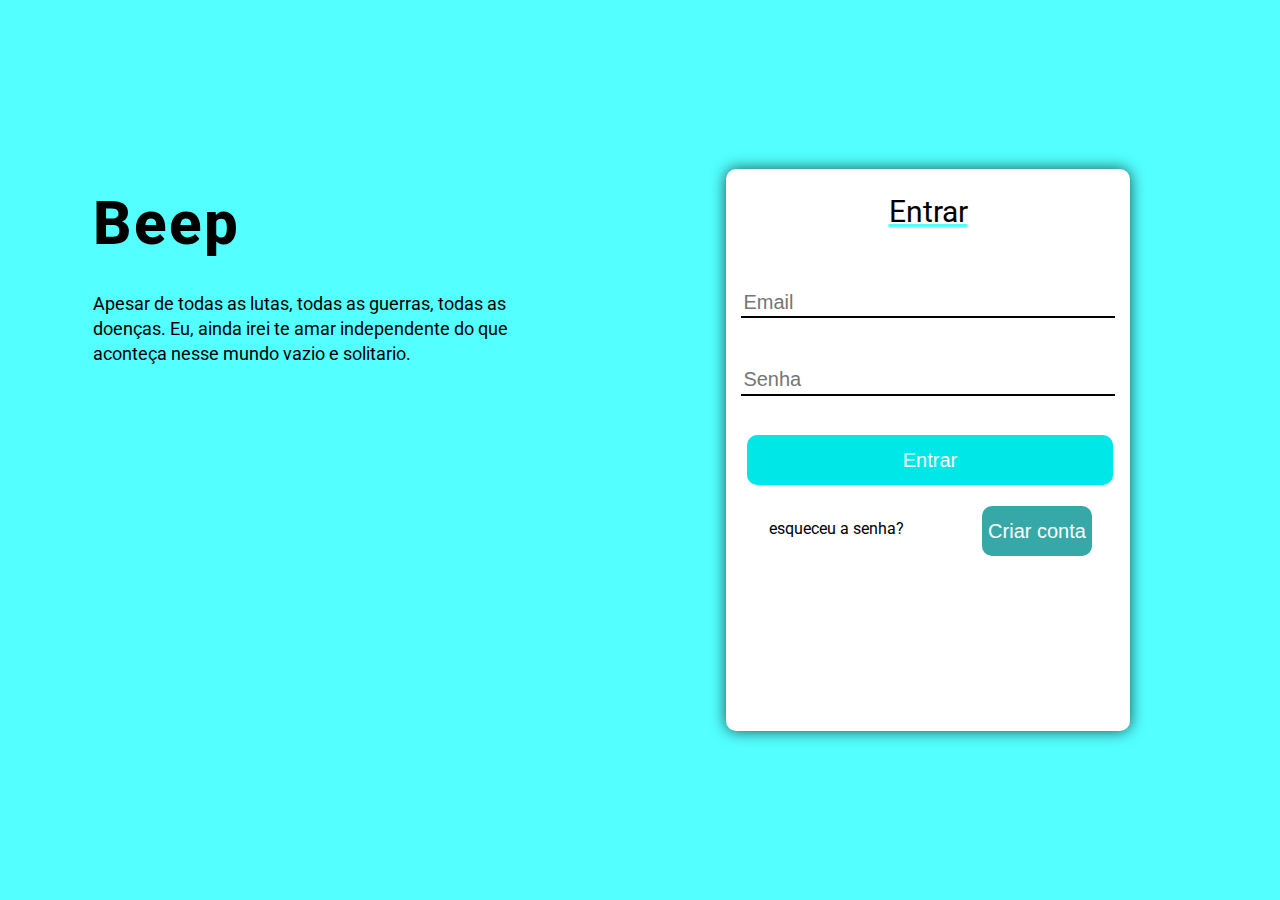
==== index.html @ 503af98b "Update index.html" ====
<!DOCTYPE html>
<html lang="pt-BR">
<head>
    <meta charset="UTF-8">
    <meta http-equiv="X-UA-Compatible" content="IE=edge">
    <meta name="viewport" content="width=device-width, initial-scale=1.0">
    <!--Materialize
    <link rel="stylesheet" href="issets/style/bibliotecas/materialize/css/materialize.min.css">
    <link rel="stylesheet" href="issets/style/bibliotecas/materialize/css/materialize.css">
    -->
    <link rel="stylesheet" href="issets/style/dream/style.css">
    <link rel="preconnect" href="https://fonts.googleapis.com">
    <link rel="preconnect" href="https://fonts.gstatic.com" crossorigin>
    <link rel="stylesheet" href="issets/style/generic/style.css">
    <link href="https://fonts.googleapis.com/css2?family=Roboto:ital,wght@0,100;0,300;0,400;0,500;0,700;0,900;1,100;1,300;1,400;1,500;1,700;1,900&display=swap" rel="stylesheet">
    <title>Inicio | Beep</title>
</head>
<body>
    <div class="container">
        <div class="body--text">
            <div class="area--text"> 
                <div class="titulo--beep">
                    <h1>Beep</h1>
                </div>
                <div class="text--beep">
                    <p>
                        Apesar de todas as lutas, todas as guerras, todas as doenças. Eu, ainda irei te amar independente do que aconteça nesse mundo vazio e solitario.
                    </p>
                </div>
            </div>
        </div>
        <div class="body--form">
            <div class="form--body">
                <div class="form">
                    <div class="form--titulo">
                        Entrar
                    </div>
                    <div class="pink"></div>
                    <form action="paginas/inicial.html" method="post"> 
                        <div class="form--input--body">
                            <div class="form--input form--input--margin">
                                <input type="email" name="email"  placeholder="Email">
                            </div>
                            <div class="form--input">
                                <input type="password" name="senha"  placeholder="Senha">
                            </div>
                        </div>
                        <button type="submit">Entrar</button>
                    </form>
                    <div class="form--add">
                        <div class="Esqueceu-a-senha">
                            <a href="#">esqueceu a senha?</a>
                        </div>
                        <div class="form--cadastrar">
                            <div class="cadastrar-button">
                                <button>Criar conta</button>
                            </div>
                        </div>
                    </div>
                </div>
            </div>
        </div>
    </div>
    <!--Materialize
    <script src="issets/style/bibliotecas/materialize/js/materialize.min.js" text="text/javasctipt"></script>
    <script src="issets/style/bibliotecas/materialize/js/materialize.js" text="text/javasctipt"></script> 
    -->
</body>
</html>
---- issets/style/dream/style.css ----
body {
    font-family: 'Roboto',sans-serif;
    margin: 0px;
    padding: 0px;
    background-color: #53ffff !important;
}
.container {
    margin: auto;
    width: 90%;
    height: 100vh;
    display: flex;
    align-items: center;
}

.body--text {
    width: 50%;
    height: 80%;
    flex: 1;
    margin-top: 10%;
}
.area--text {
    margin-top: 5%;
    margin-left: 5%;
}   
.titulo--beep {
    font-size: 30px;
    color: #000000;
}
.titulo--beep h1 {
    font-weight: 800;
    letter-spacing: 2px;
}
.text--beep {
    font-size: 18px;
    width: 80%;
    word-wrap:break-word;
    margin-top: -8px;
}
.text--beep  p {
    font-weight: 400;
    line-height: 25px;
    
}
.body--form {
    width: 50%;
    height: 80%;
    flex: 1;
    display: flex;
    align-items: center;
    justify-content: center;
}
.form--body {
    background-color: #ffffff;
    width: 70%;
    height: 78%;
    border-radius: 10px;
    box-shadow: 0px 0px 15px 0px #000000af;
}
.form {
    height: 100%;
    padding: 5px;
    display: flex;
    align-items: center;
    flex-direction: column;
    border-radius: 10px;
}
.form--titulo {
    width: 100%;
    color:#000000;
    height: auto;
    text-align: center;
    font-size: 30px;
    text-decoration:underline #53ffff 3px;
    margin-top:5% ;
}

form {
    width: 100%;
    height: auto;   
}
.form--input--body {
    width: 100%;
    height: auto;
}
.form--input {
    width: 100%;
    height: 50px;
    padding-left: 10px;
    padding-right: 10px;
    margin-bottom: 5%;
}
.form--input--margin {
    margin-top: 10%;
    margin-bottom: 7%;
}
.form--input input {
    background-color: #00000000;
    width: 100%;
    height: 100%;
    font-size: 19px;
    padding-top: 6%;
    border:none;
    border-bottom: 2px solid #000000;
}
.form--input input::placeholder {
    font-size: 20px;
}
.form--input input:focus {
    border-bottom:3px solid #00e7e7 ;
    outline: none;
    transition: all linear 0.3s;
}
.form--input input:hover {
    background-color: #e9e9e971;
}
button {
    cursor: pointer;
    margin-top: 5%;
    margin-left: 4%;
    border: none;
    background-color:#00e7e7 ;
    border-radius: 10px;
    width: 93%;
    font-size: 20px;
    color: #fff;
    height: 50px;
}
button:hover, button:focus {
    background-color:#00f0f0 ;
    transition: all linear 0.3s;
    outline: none;
}
.form--add {
    width: 100%;
    display: flex;
    flex-direction: row;
    justify-content: space-around;
    align-items: center;
    margin-top: 4%;
}
.form--add button {
    background-color: #36a8a8;
    width: 100%;
}
.form--add button:hover, .form--add button:focus  {
    background-color: #36a8a8c2;
    transition: all linear 0.3s;
}
.Esqueceu-a-senha a{
    text-decoration: none;
    color: #000;
}
.Esqueceu-a-senha a:hover {
    color: #1b1b1b;
    text-decoration: underline 2px;
}
---- issets/style/generic/style.css ----
* {
    box-sizing: border-box;
}
body {
    margin: 0px;
    padding: 0px;
    font-family: 'Roboto';
    background-color: #000;
}
header {
    width: 100%;
    height: 60px;
}
.body--header {
    width: 100%;
    height: 60px;
    position: fixed;
    background-color: aqua;
}
.feed-logo-body {
    display: flex;
    height: 100%;
    justify-content: space-between;
}
.logo--area {
    width: 10%;
    height: 100%;
}
.logo--area img {
    width: 35%;
    height: 50%;
    margin-left: 25%;
    margin-top: 4px;
} 
.menu--area {
    width: 15%;
    height: 100%;
    display: flex;
    align-items: center;
    justify-content: center;
}
.menu--button {
    width: 37px;
    height: 37px;
    display: flex;
    align-items: center;
    justify-content: center;
    background-color: #00adb9;
    border-radius: 100%;
    cursor: pointer;
}
.seta--menu{
    width: 12px;
    height: 12px;
    border:none;
    border-bottom: 2px solid #fff;
    border-left: 2px solid#fff;
    margin-top: -3px /*4px*/;
    transform: rotate(314deg /*134deg*/);
    transition: all ease 0.3s;
}
.menu--header--body {
    display:none;
    width:23% ;
    height: auto;
    position: absolute;
    right: 10px;
    overflow-x: auto;
    background-color:#424242 ;
    padding: 5px;
    transition: all ease 0.3s;
}
.menu--header--body a {
    text-decoration: none;
}
.menu--header--opt {
    width: 100%;
    /*padding: 0px 0px/*20px 10px*/;
    display: flex;
    align-items: center;
    color: #fff;
    border-radius: 10px;
    transition: all ease 0.3s;
}
.quit {
    /*Feito por https://www.flaticon.com/authors/ardiansyah*/
    background-image: url('../../imgs/default/power-off.png');
    background-position:left;
    background-position: 20px;
    background-repeat: no-repeat;
    background-size: 10%;
    padding-left: 25%;
    
}
.menu--header--opt:hover {
    background-color:#525252 ;
    cursor: pointer;
}
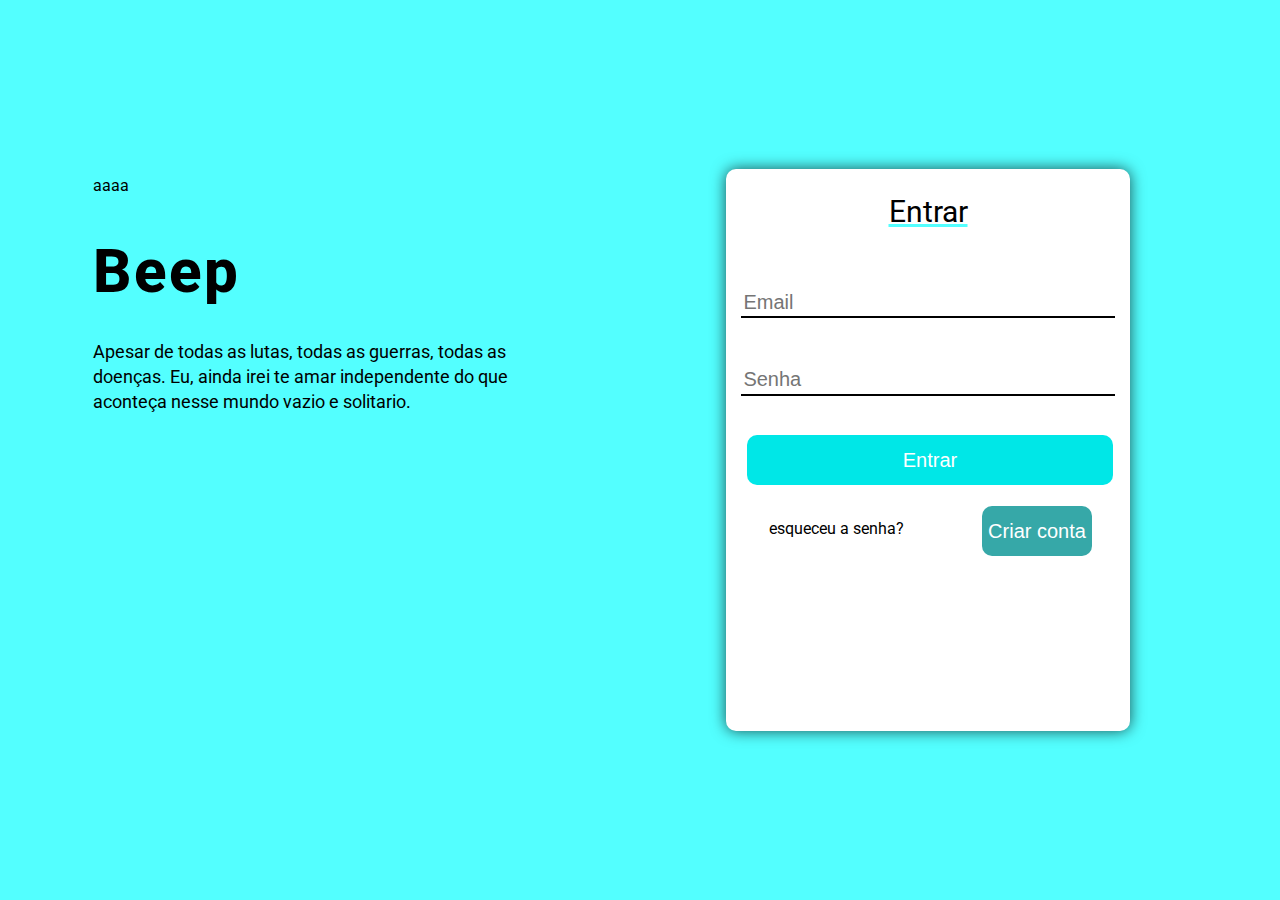
==== commit a4529b22: "Update index.html" ====
--- a/index.html
+++ b/index.html
@@ -18,7 +18,7 @@
 <body>
     <div class="container">
         <div class="body--text">
-            <div class="area--text"> 
+            <div class="area--text">  aaaa
                 <div class="titulo--beep">
                     <h1>Beep</h1>
                 </div>
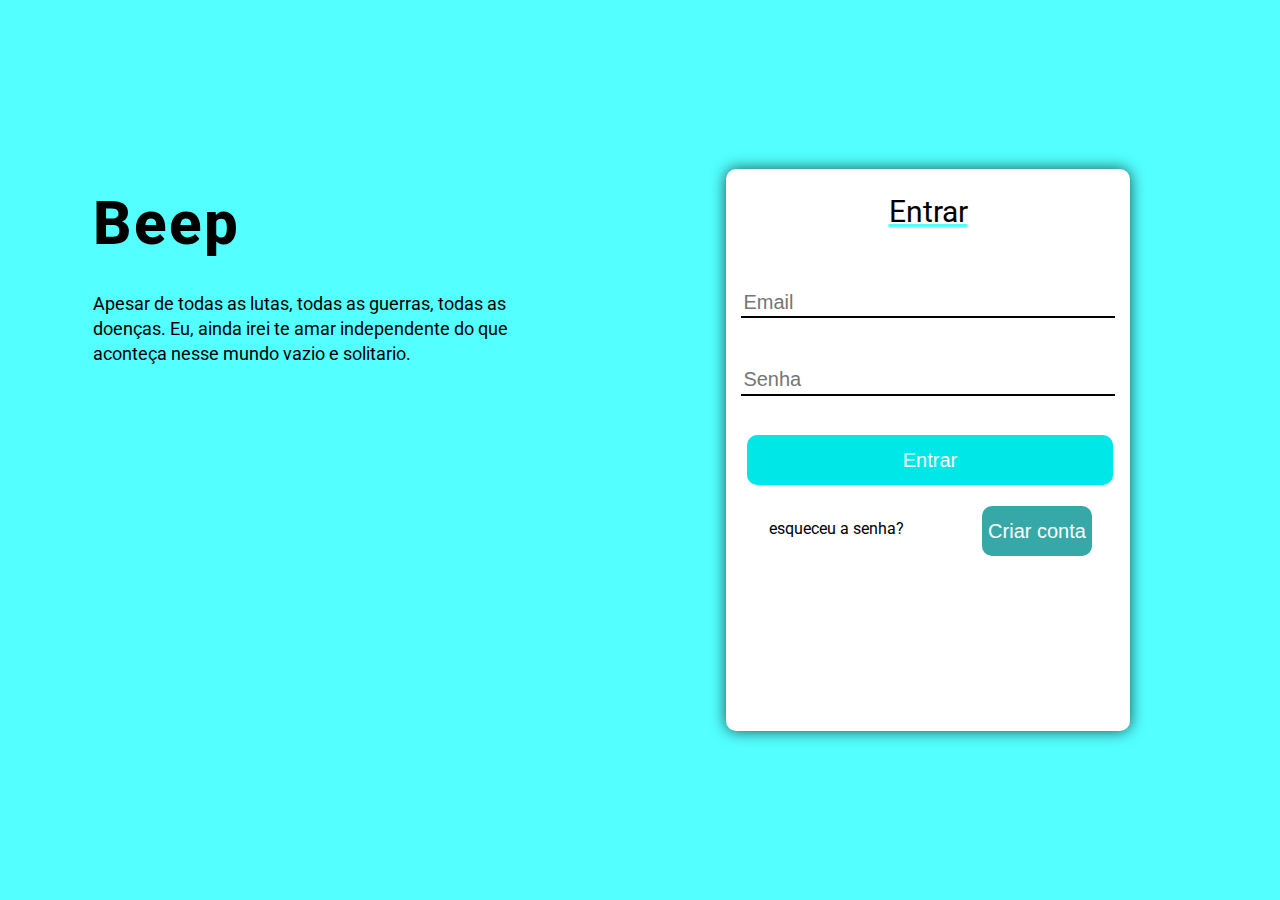
==== commit d33a33cc: "main" ====
--- a/index.html
+++ b/index.html
@@ -18,7 +18,7 @@
 <body>
     <div class="container">
         <div class="body--text">
-            <div class="area--text">  aaaa
+            <div class="area--text">
                 <div class="titulo--beep">
                     <h1>Beep</h1>
                 </div>
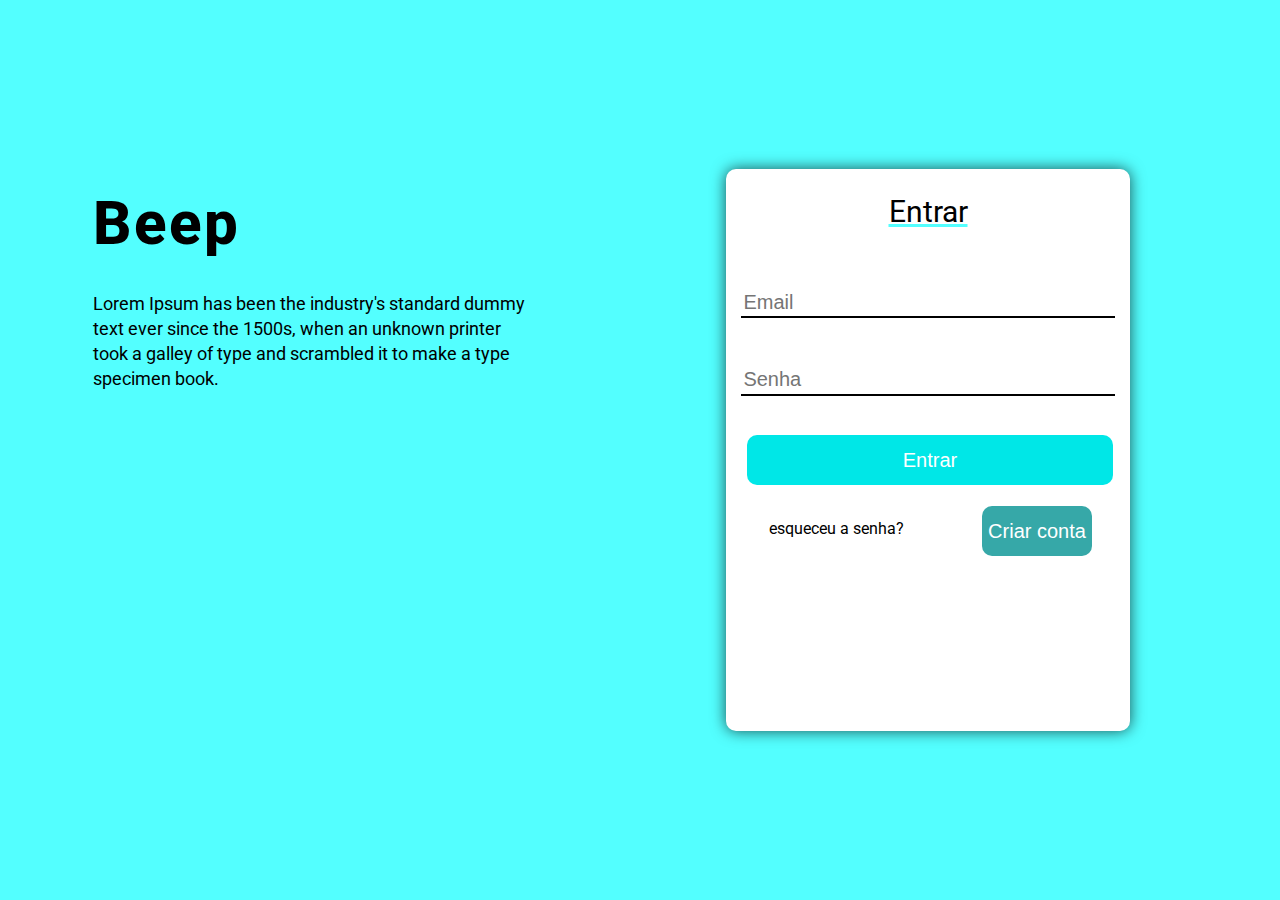
==== commit 162508b2: "main" ====
--- a/index.html
+++ b/index.html
@@ -24,7 +24,7 @@
                 </div>
                 <div class="text--beep">
                     <p>
-                        Apesar de todas as lutas, todas as guerras, todas as doenças. Eu, ainda irei te amar independente do que aconteça nesse mundo vazio e solitario.
+                      Lorem Ipsum has been the industry's standard dummy text ever since the 1500s, when an unknown printer took a galley of type and scrambled it to make a type specimen book.
                     </p>
                 </div>
             </div>
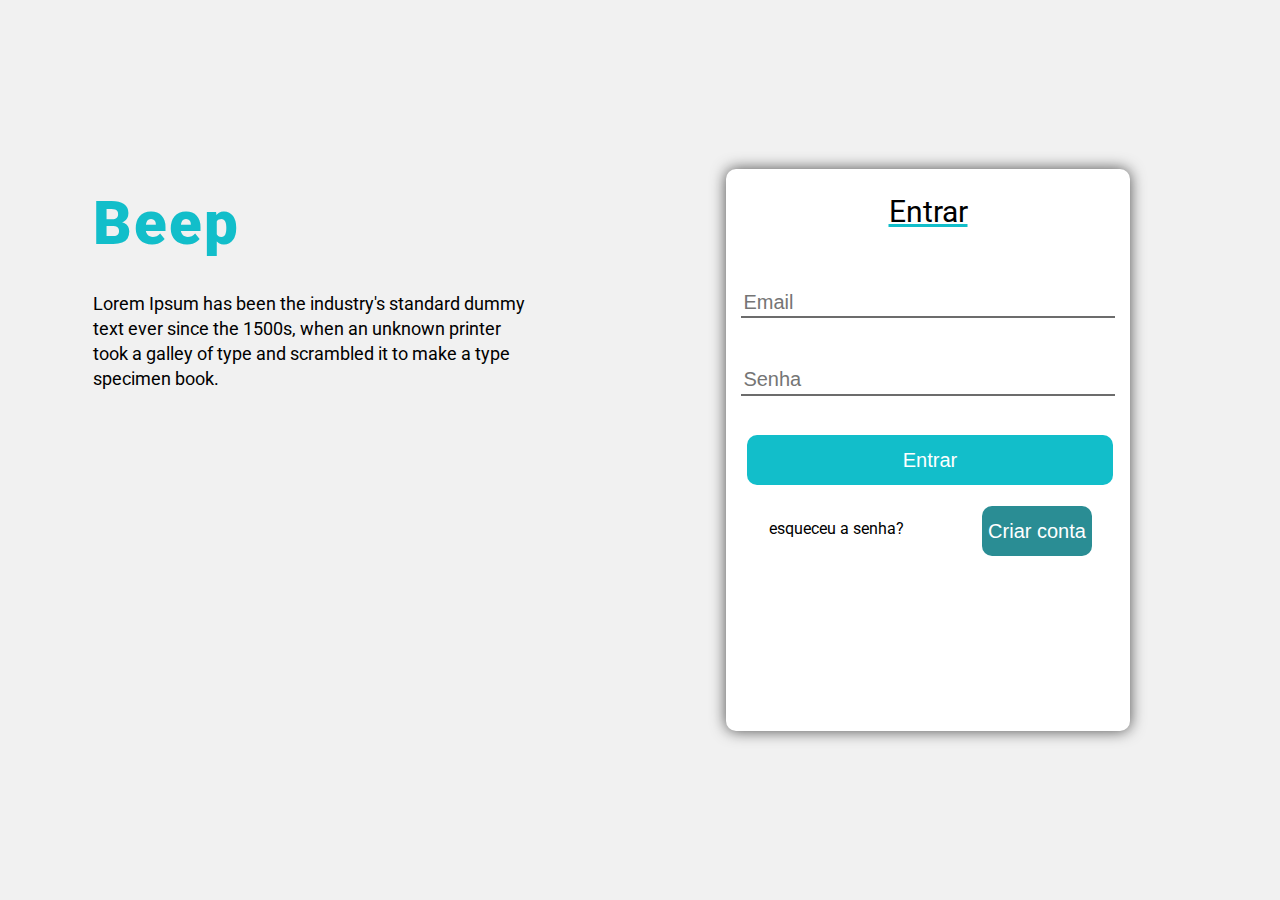
==== commit ddc8e177: "main" ====
--- a/index.html
+++ b/index.html
@@ -35,7 +35,6 @@
                     <div class="form--titulo">
                         Entrar
                     </div>
-                    <div class="pink"></div>
                     <form action="paginas/inicial.html" method="post"> 
                         <div class="form--input--body">
                             <div class="form--input form--input--margin">
--- a/issets/style/dream/style.css
+++ b/issets/style/dream/style.css
@@ -2,7 +2,7 @@
     font-family: 'Roboto',sans-serif;
     margin: 0px;
     padding: 0px;
-    background-color: #53ffff !important;
+    background-color: #f1f1f1!important;
 }
 .container {
     margin: auto;
@@ -24,10 +24,10 @@
 }   
 .titulo--beep {
     font-size: 30px;
-    color: #000000;
+    color: #12beca;
 }
 .titulo--beep h1 {
-    font-weight: 800;
+    font-weight: 900;
     letter-spacing: 2px;
 }
 .text--beep {
@@ -70,7 +70,7 @@
     height: auto;
     text-align: center;
     font-size: 30px;
-    text-decoration:underline #53ffff 3px;
+    text-decoration:underline #12beca 3px;
     margin-top:5% ;
 }
 
@@ -100,13 +100,13 @@
     font-size: 19px;
     padding-top: 6%;
     border:none;
-    border-bottom: 2px solid #000000;
+    border-bottom: 2px solid #00000093;
 }
 .form--input input::placeholder {
     font-size: 20px;
 }
 .form--input input:focus {
-    border-bottom:3px solid #00e7e7 ;
+    border-bottom:2px solid #12beca;
     outline: none;
     transition: all linear 0.3s;
 }
@@ -118,7 +118,7 @@
     margin-top: 5%;
     margin-left: 4%;
     border: none;
-    background-color:#00e7e7 ;
+    background-color:#12beca; 
     border-radius: 10px;
     width: 93%;
     font-size: 20px;
@@ -126,7 +126,7 @@
     height: 50px;
 }
 button:hover, button:focus {
-    background-color:#00f0f0 ;
+    background-color:#12becabe;
     transition: all linear 0.3s;
     outline: none;
 }
@@ -139,11 +139,11 @@
     margin-top: 4%;
 }
 .form--add button {
-    background-color: #36a8a8;
+    background-color: #2a8d94;
     width: 100%;
 }
 .form--add button:hover, .form--add button:focus  {
-    background-color: #36a8a8c2;
+    background-color: #12beca;
     transition: all linear 0.3s;
 }
 .Esqueceu-a-senha a{
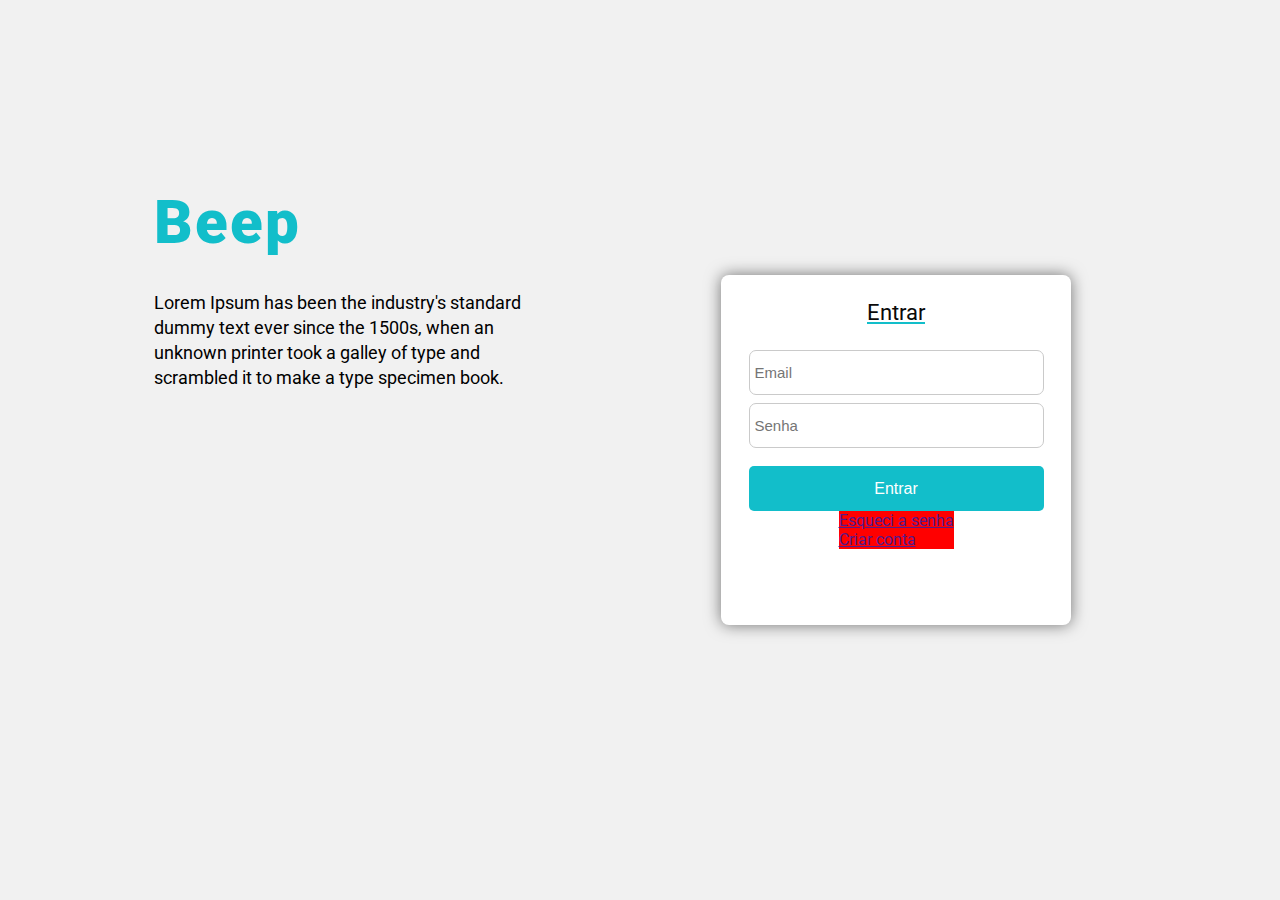
==== commit b57f20f3: "main" ====
--- a/index.html
+++ b/index.html
@@ -30,30 +30,28 @@
             </div>
         </div>
         <div class="body--form">
-            <div class="form--body">
-                <div class="form">
-                    <div class="form--titulo">
-                        Entrar
+            <div class="form--area">
+                <div class="tutulo--area--form">
+                    Entrar
+                </div>
+                <div class="input--area--form">
+                    <div class="input--form">
+                        <input placeholder="Email">
                     </div>
-                    <form action="paginas/inicial.html" method="post"> 
-                        <div class="form--input--body">
-                            <div class="form--input form--input--margin">
-                                <input type="email" name="email"  placeholder="Email">
-                            </div>
-                            <div class="form--input">
-                                <input type="password" name="senha"  placeholder="Senha">
-                            </div>
+                    <div class="input--form">
+                        <input placeholder="Senha">
+                    </div>
+                </div>
+                <div class="buttons--area">
+                    <div class="entrar--area">
+                        <button type="submit">Entrar</button>
+                    </div>
+                    <div class="area--button--eC">
+                        <div class="button-e">
+                            <a href="" >Esqueci a senha</a>
                         </div>
-                        <button type="submit">Entrar</button>
-                    </form>
-                    <div class="form--add">
-                        <div class="Esqueceu-a-senha">
-                            <a href="#">esqueceu a senha?</a>
-                        </div>
-                        <div class="form--cadastrar">
-                            <div class="cadastrar-button">
-                                <button>Criar conta</button>
-                            </div>
+                        <div class="button-C">
+                            <a href="">Criar conta</a>
                         </div>
                     </div>
                 </div>
--- a/issets/style/dream/style.css
+++ b/issets/style/dream/style.css
@@ -6,7 +6,7 @@
 }
 .container {
     margin: auto;
-    width: 90%;
+    width: 80%;
     height: 100vh;
     display: flex;
     align-items: center;
@@ -19,7 +19,7 @@
     margin-top: 10%;
 }
 .area--text {
-    margin-top: 5%;
+    margin-top: 9%;
     margin-left: 5%;
 }   
 .titulo--beep {
@@ -41,116 +41,65 @@
     line-height: 25px;
     
 }
-.body--form {
-    width: 50%;
-    height: 80%;
+.body--form{    
     flex: 1;
     display: flex;
-    align-items: center;
     justify-content: center;
 }
-.form--body {
+.form--area {
     background-color: #ffffff;
-    width: 70%;
-    height: 78%;
-    border-radius: 10px;
-    box-shadow: 0px 0px 15px 0px #000000af;
+    border-radius: 8px;
+    width: 350px;
+    height: 350px;
+    box-shadow: 0px 0px 16px 0px #00000087;
 }
-.form {
-    height: 100%;
+.tutulo--area--form {
+    text-align: center;
+    text-decoration: underline #12beca;
+    padding: 25px 0px 0px;
+    color: #0a0a0a;
+    font-size: 22px;
+    margin-bottom: 25px;
+}
+.input--area--form {
+    display: flex;
+    flex-direction: column;
+    align-items: center;
+
+}
+.input--form input{
+    width: 295px;
+    height: 45px;
+    font-size: 15px;
     padding: 5px;
-    display: flex;
-    align-items: center;
-    flex-direction: column;
-    border-radius: 10px;
+    margin-bottom: 8px;
+    border-radius: 7px;
+    border: 0.5px solid #cacaca;
 }
-.form--titulo {
-    width: 100%;
-    color:#000000;
-    height: auto;
-    text-align: center;
-    font-size: 30px;
-    text-decoration:underline #12beca 3px;
-    margin-top:5% ;
-}
-
-form {
-    width: 100%;
-    height: auto;   
-}
-.form--input--body {
-    width: 100%;
-    height: auto;
-}
-.form--input {
-    width: 100%;
-    height: 50px;
-    padding-left: 10px;
-    padding-right: 10px;
-    margin-bottom: 5%;
-}
-.form--input--margin {
-    margin-top: 10%;
-    margin-bottom: 7%;
-}
-.form--input input {
-    background-color: #00000000;
-    width: 100%;
-    height: 100%;
-    font-size: 19px;
-    padding-top: 6%;
-    border:none;
-    border-bottom: 2px solid #00000093;
-}
-.form--input input::placeholder {
-    font-size: 20px;
-}
-.form--input input:focus {
-    border-bottom:2px solid #12beca;
+.input--form input:focus {
     outline: none;
+    border: 1px solid #0fa8b3;
     transition: all linear 0.3s;
 }
-.form--input input:hover {
-    background-color: #e9e9e971;
+.buttons--area {
+    margin-top: 10px;
+    display: flex;
+    flex-direction: column;
+    align-items: center;
 }
-button {
+.entrar--area button {
+    width: 295px;
+    height: 45px;
+    border-radius: 5px;
+    font-size: 16px;
+    border: none;
+    background-color: #12beca;
+    color: #fff;
     cursor: pointer;
-    margin-top: 5%;
-    margin-left: 4%;
-    border: none;
-    background-color:#12beca; 
-    border-radius: 10px;
-    width: 93%;
-    font-size: 20px;
-    color: #fff;
-    height: 50px;
 }
-button:hover, button:focus {
-    background-color:#12becabe;
-    transition: all linear 0.3s;
-    outline: none;
+.entrar--area button:hover {
+    background-color: #12becad5;
 }
-.form--add {
-    width: 100%;
-    display: flex;
-    flex-direction: row;
-    justify-content: space-around;
-    align-items: center;
-    margin-top: 4%;
-}
-.form--add button {
-    background-color: #2a8d94;
-    width: 100%;
-}
-.form--add button:hover, .form--add button:focus  {
-    background-color: #12beca;
-    transition: all linear 0.3s;
-}
-.Esqueceu-a-senha a{
-    text-decoration: none;
-    color: #000;
-}
-.Esqueceu-a-senha a:hover {
-    color: #1b1b1b;
-    text-decoration: underline 2px;
-}
+.area--button--eC {
+    background-color: red;
+}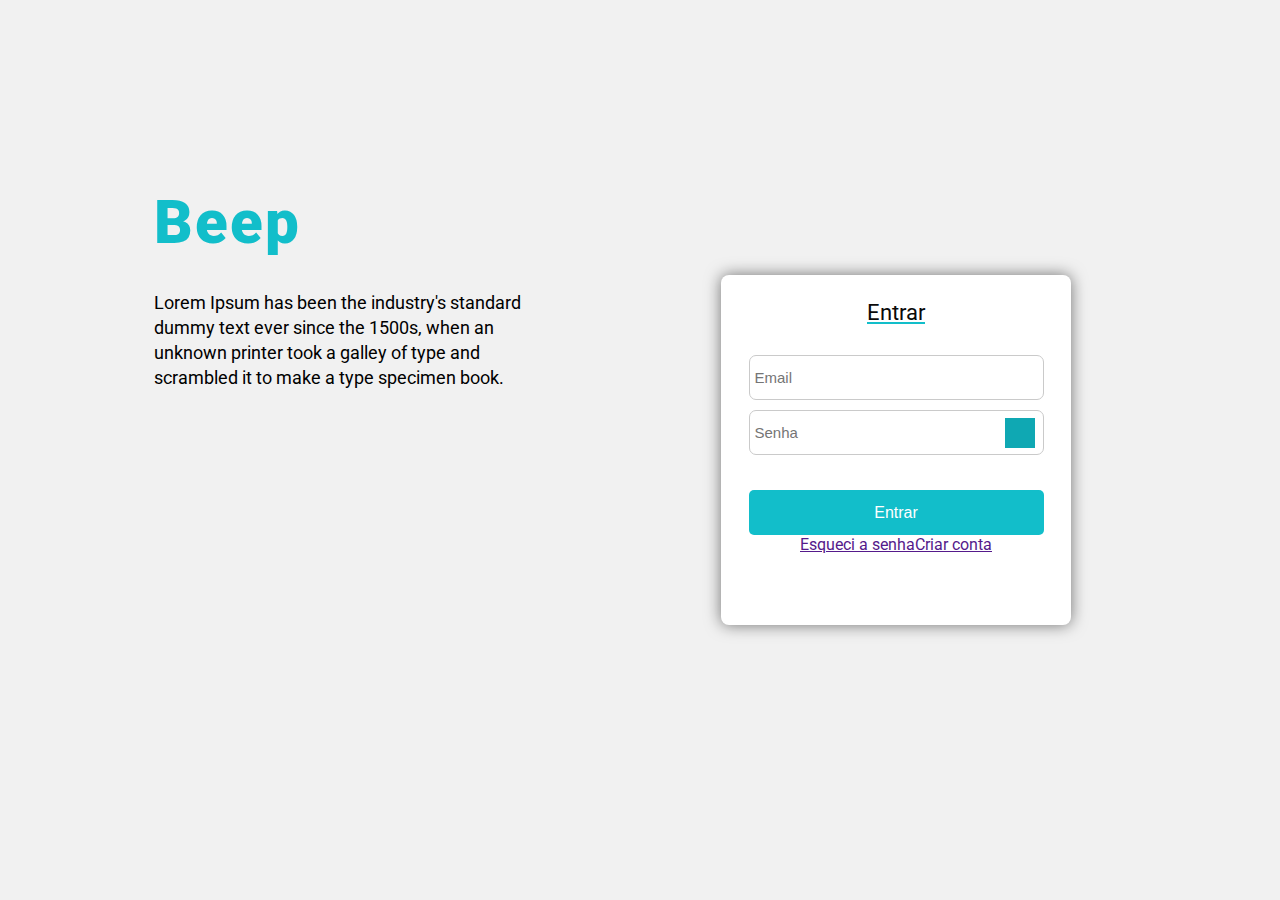
==== commit ba445489: "main" ====
--- a/index.html
+++ b/index.html
@@ -36,10 +36,13 @@
                 </div>
                 <div class="input--area--form">
                     <div class="input--form">
-                        <input placeholder="Email">
+                        <input placeholder="Email" type="email" name="email--user">
                     </div>
-                    <div class="input--form">
-                        <input placeholder="Senha">
+                    <div class="input--form passoword--form">
+                        <input id="passoword--user" placeholder="Senha" type="password" name="senha--user">
+                        <label for="passoword--user">
+                            <div class="olho--senha"></div>
+                        </label>
                     </div>
                 </div>
                 <div class="buttons--area">
--- a/issets/style/dream/style.css
+++ b/issets/style/dream/style.css
@@ -59,27 +59,46 @@
     padding: 25px 0px 0px;
     color: #0a0a0a;
     font-size: 22px;
-    margin-bottom: 25px;
+    margin-bottom: 30px;
 }
 .input--area--form {
     display: flex;
     flex-direction: column;
     align-items: center;
-
 }
 .input--form input{
     width: 295px;
     height: 45px;
     font-size: 15px;
     padding: 5px;
-    margin-bottom: 8px;
+    margin-bottom: 10px;
     border-radius: 7px;
     border: 0.5px solid #cacaca;
+}
+.olho--senha {
+    width: 30px;
+    height: 30px;
+    margin-left: -39px;
+    margin-top: -10px;
+    background-color: #0fa8b3;
+}
+.olho--senha:hover {
+    cursor: pointer;
+    background-color: #0a0a0a;
+}
+.passoword--form {
+    display: flex;
+    align-items: center;
+}
+.passoword--form input {
+    padding-right:45px ;
+    box-shadow: 0px 0px 0px 0px #000000;
 }
 .input--form input:focus {
     outline: none;
     border: 1px solid #0fa8b3;
     transition: all linear 0.3s;
+    box-shadow: 0px 0px 3px 0px #0fa8b3;
 }
 .buttons--area {
     margin-top: 10px;
@@ -96,10 +115,12 @@
     background-color: #12beca;
     color: #fff;
     cursor: pointer;
+    margin-top: 15px;
 }
 .entrar--area button:hover {
-    background-color: #12becad5;
+    background-color: #0da4afe8;
 }
 .area--button--eC {
-    background-color: red;
+    display: flex;
+    flex-direction: row;
 }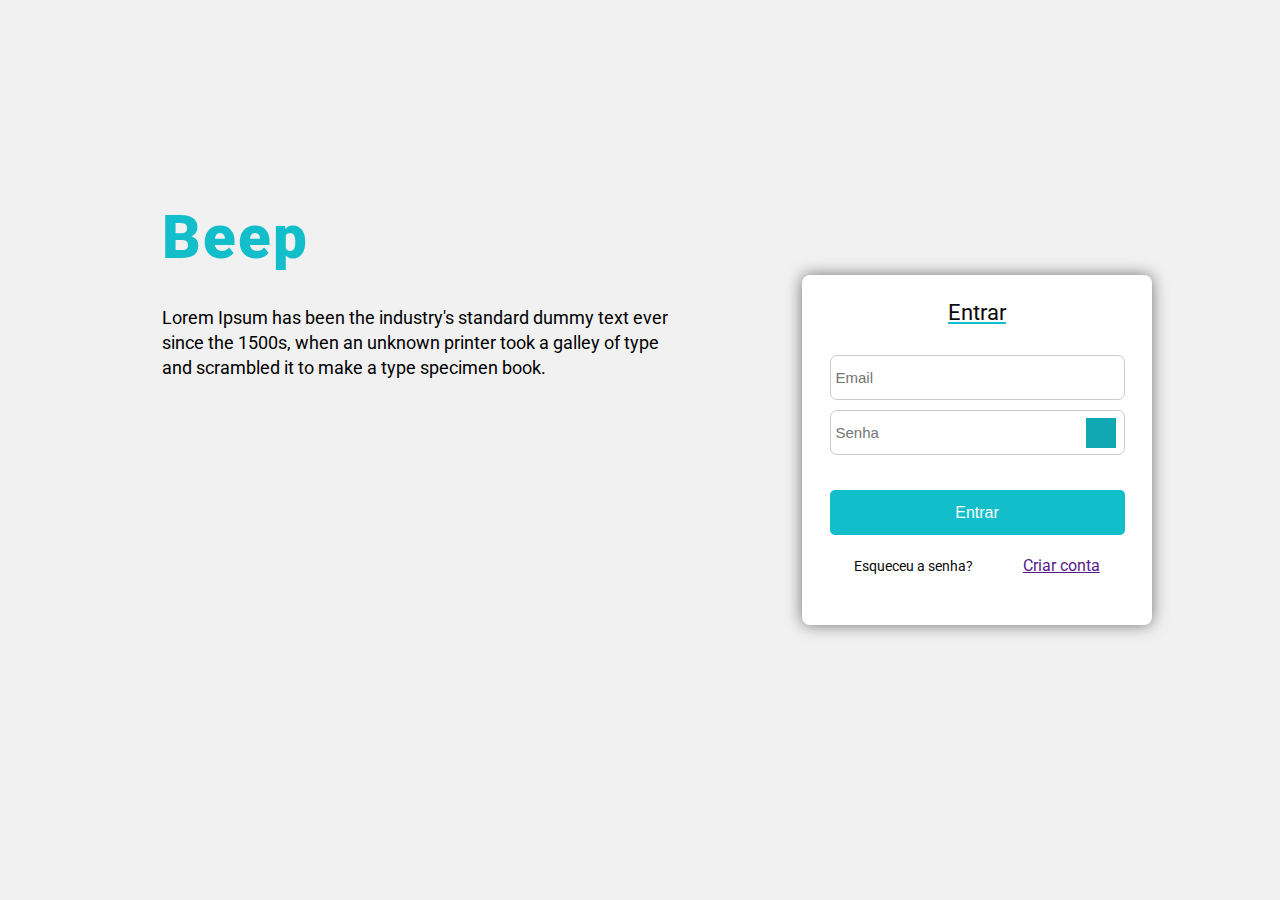
==== commit 7ed57cc7: "main" ====
--- a/index.html
+++ b/index.html
@@ -29,6 +29,7 @@
                 </div>
             </div>
         </div>
+        <form action="issets/script/php/login.php">
         <div class="body--form">
             <div class="form--area">
                 <div class="tutulo--area--form">
@@ -51,7 +52,7 @@
                     </div>
                     <div class="area--button--eC">
                         <div class="button-e">
-                            <a href="" >Esqueci a senha</a>
+                            <a href="" >Esqueceu a senha?</a>
                         </div>
                         <div class="button-C">
                             <a href="">Criar conta</a>
@@ -60,6 +61,7 @@
                 </div>
             </div>
         </div>
+    </form>
     </div>
     <!--Materialize
     <script src="issets/style/bibliotecas/materialize/js/materialize.min.js" text="text/javasctipt"></script>
--- a/issets/style/dream/style.css
+++ b/issets/style/dream/style.css
@@ -123,4 +123,16 @@
 .area--button--eC {
     display: flex;
     flex-direction: row;
+    margin-top: 21px;
+    width: 295px;
+    justify-content: space-around;
+}
+.button-e {
+    text-decoration: none;
+    color: #0a0a0a;
+}
+.button-e a{
+    text-decoration: none;
+    color: #0a0a0a;
+    font-size: 14px;
 }